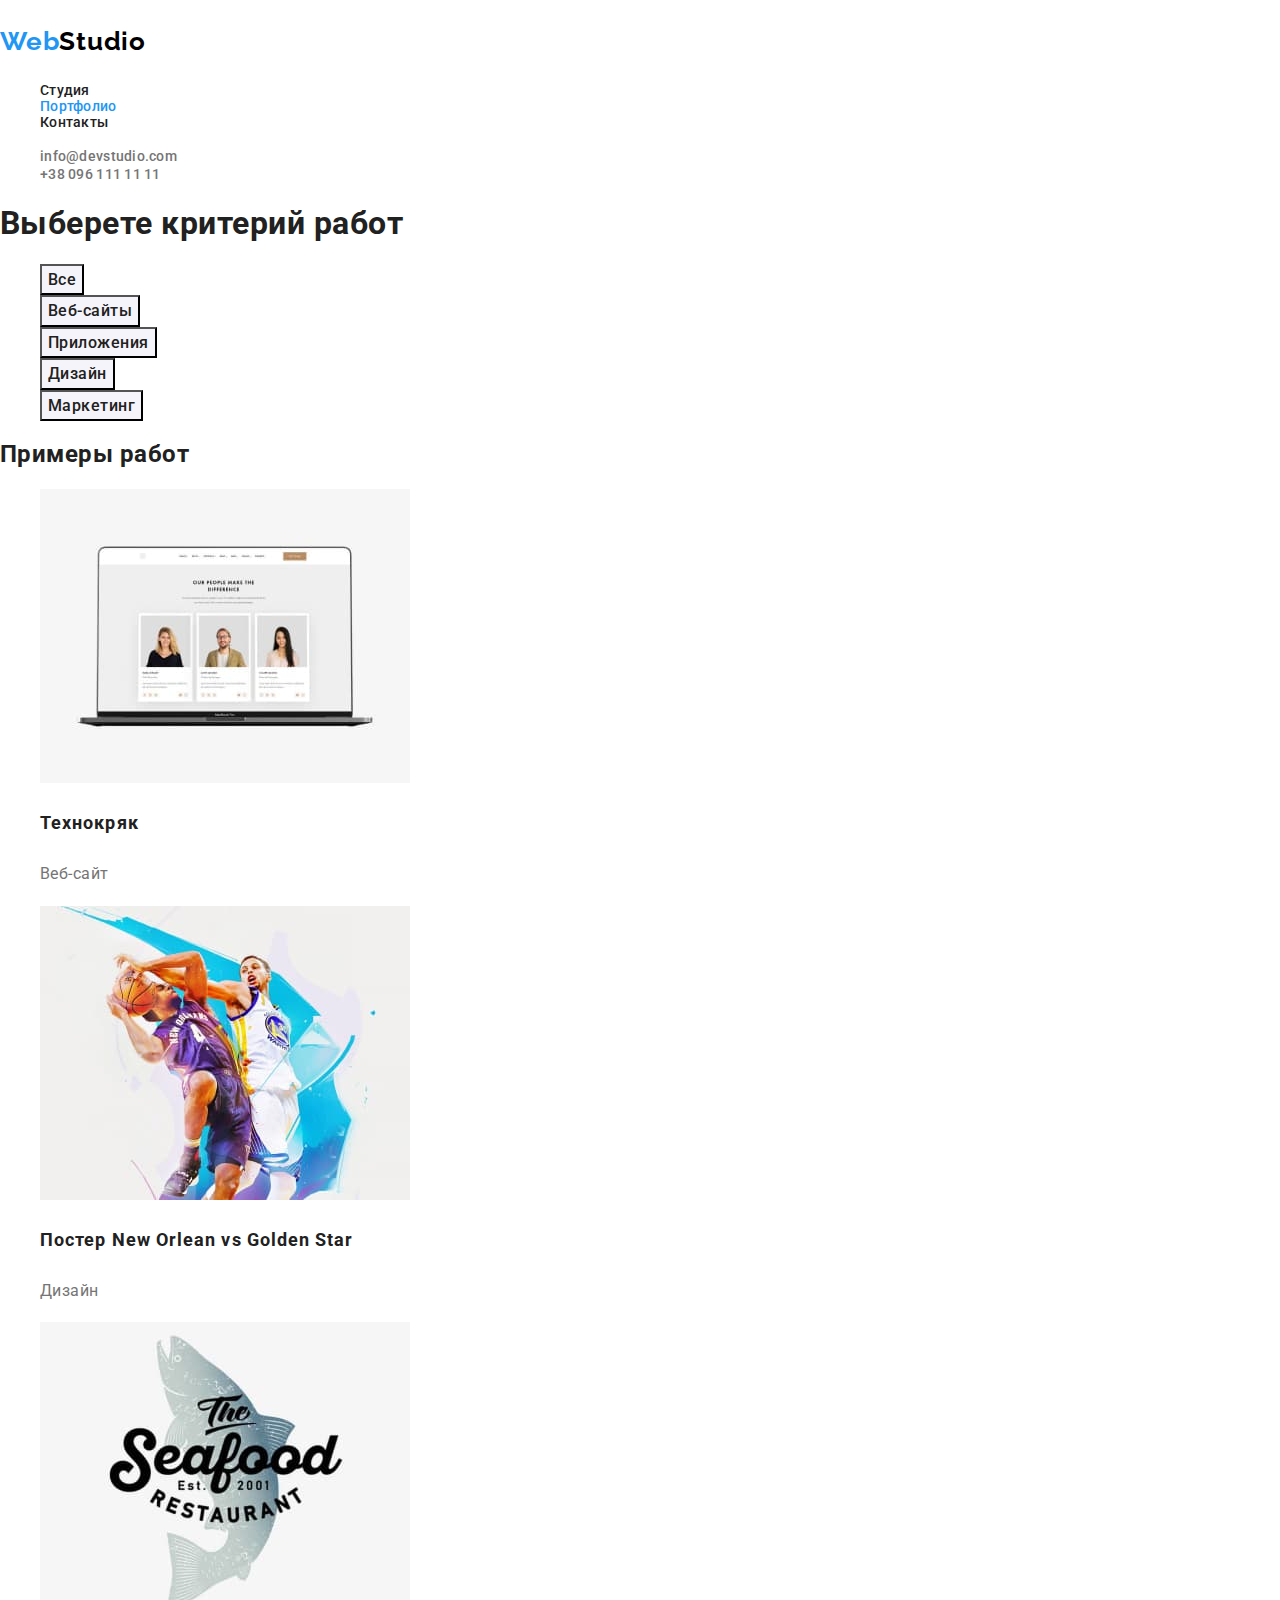
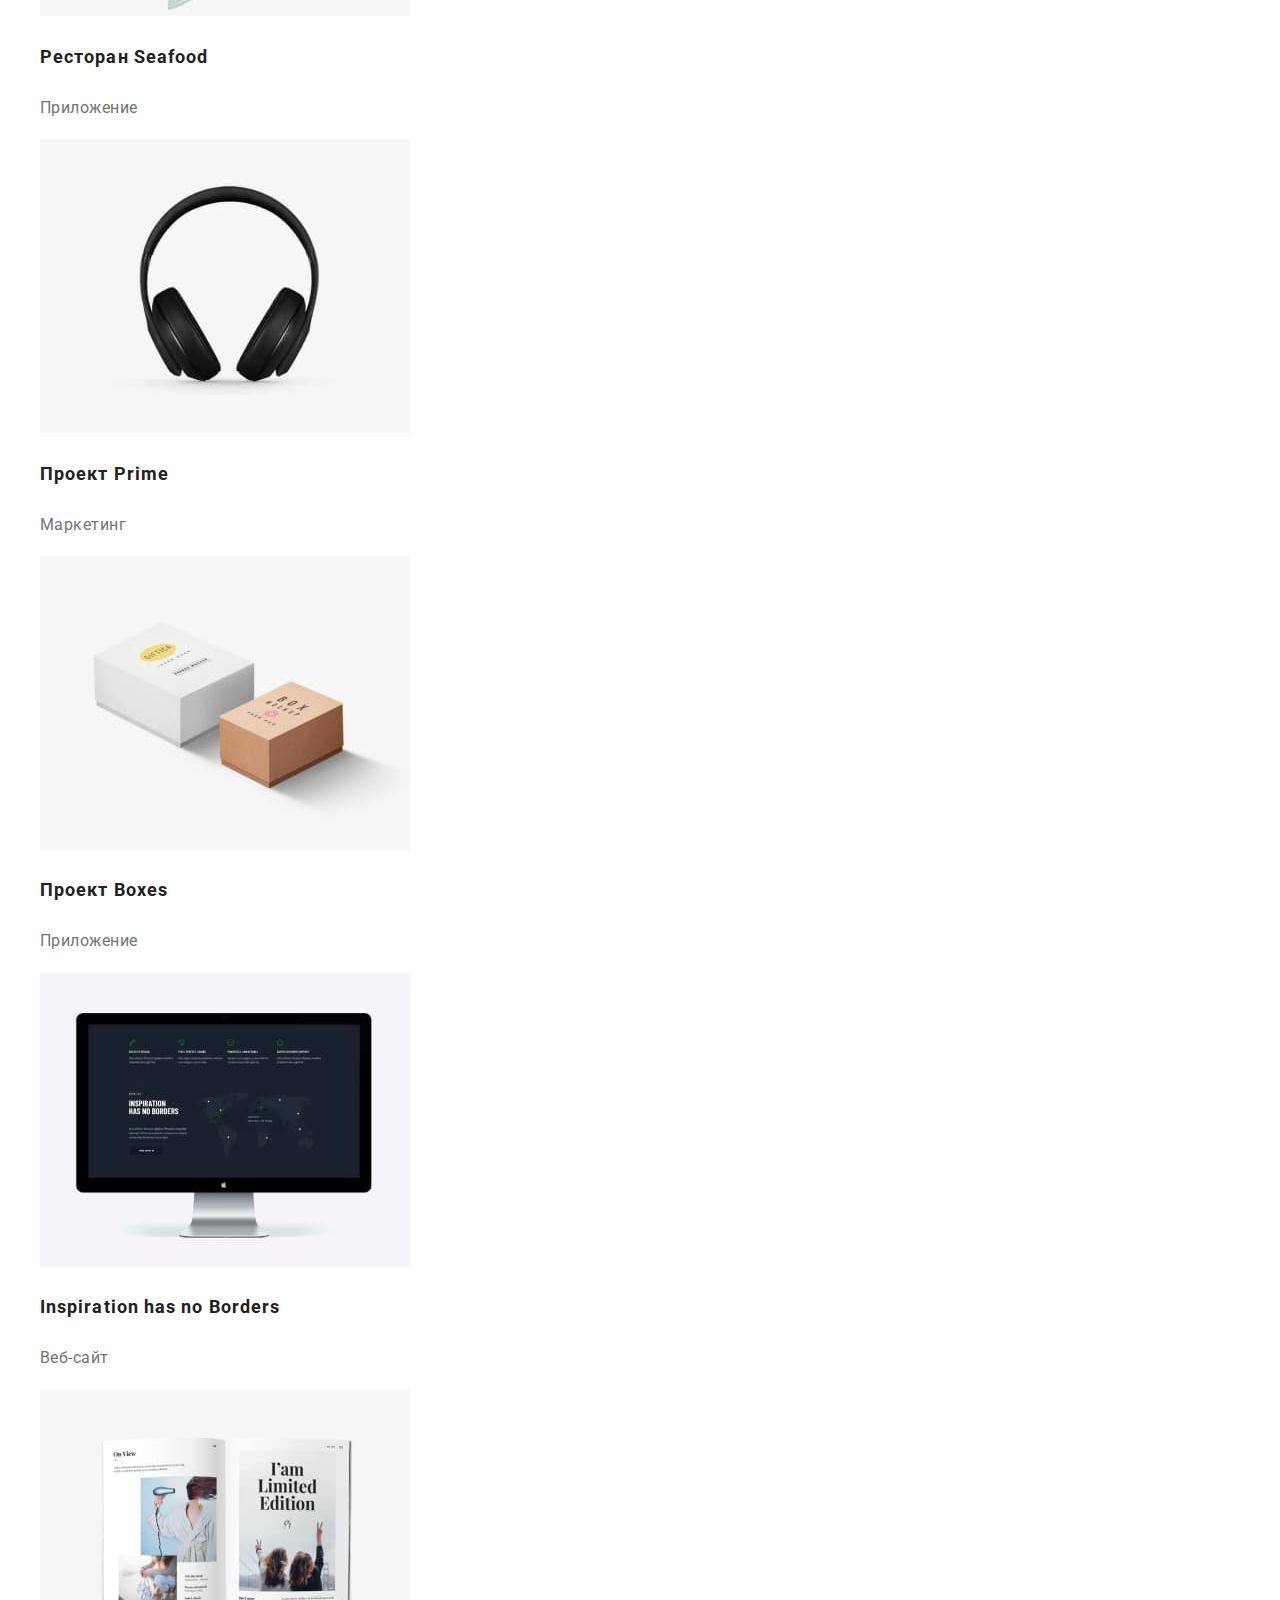
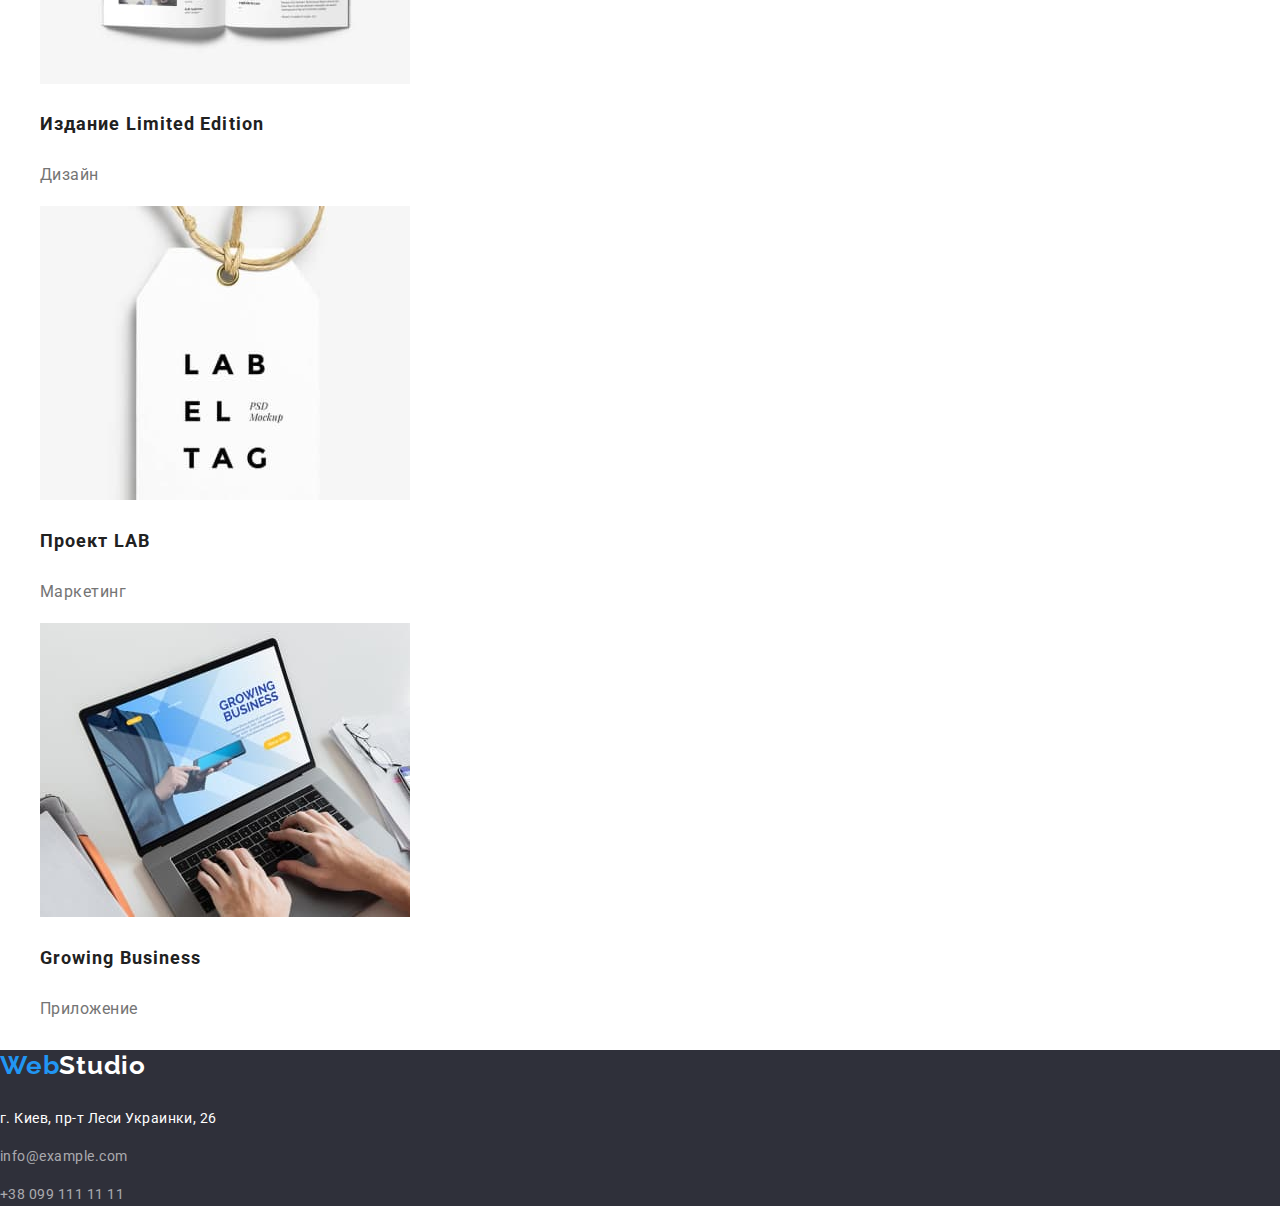
==== portfolio.html @ 226dcebf "копирует файлы с hw2, добавляет modern normalize" ====
<!DOCTYPE html>
<html lang="ru">

<head>
    <meta charset="UTF-8">
    <meta http-equiv="X-UA-Compatible" content="IE=edge">
    <meta name="viewport" content="width=device-width, initial-scale=1.0">
    <title>WebStudio</title>
    <link href="https://fonts.googleapis.com/css2?family=Raleway:wght@700&family=Roboto:wght@400;500;700;900&display=swap" rel="stylesheet">
    <link rel="stylesheet" href="https://cdnjs.cloudflare.com/ajax/libs/modern-normalize/1.1.0/modern-normalize.min.css">
    <link rel="stylesheet" href="./css/styles.css">
    <link rel="stylesheet" href="./css/commonstyles.css">
</head>

<body>
    <!-- Шапка -->
    <header>
        <nav class="navigation">
            <a href="./index.html" class="navigation-logo">
                <p><span class="logo">Web</span>Studio</p>
            </a>
            <ul>
                <li class="navigation-list list"><a href="./index.html" class="link">Студия</a></li>
                <li class="navigation-list list"><a href="" class="link current">Портфолио</a></li>
                <li class="navigation-list list"><a href="" class="link">Контакты</a></li>
            </ul>
        </nav>
        <ul>
            <li class="contacts list"> <a href="mailto:info@devstudio.com" class="link">info@devstudio.com</a></li>
            <li class="contacts list"> <a href="tel:+380961111111" class="link">+38 096 111 11 11</a></li>
        </ul>

    </header>

    <!-- Основной контент страницы Портфолио -->
    <main>
        <!-- Портфолио по критериям -->
        <section>
            <h1>Выберете критерий работ</h1>
             <ul>
                 <li class="list"><button type="button" class="butt">Все</button> </li>
                 <li class="list"><button type="button" class="butt">Веб-сайты</button> </li>
                 <li class="list"><button type="button" class="butt">Приложения</button> </li>
                 <li class="list"><button type="button" class="butt">Дизайн</button> </li>
                 <li class="list"><button type="button" class="butt">Маркетинг</button></li>
             </ul>
               
                    <h2>Примеры работ</h2>
            <ul>
               <li class="list projects"> 
                    <a href="">
                         <img src="./images/comp.jpg" alt="Люди на экране ноутбука" width="370" height="294">
                        <h3>Технокряк</h3>
                        <p>Веб-сайт</p>
                    </a>
                </li>
                <li class="list projects">
                   <a href="">
                        <img src="./images/baseball.jpg" alt="Два баскетболиста с мячом" width="370" height="294">
                        <h3>Постер New Orlean vs Golden Star</h3>
                        <p>Дизайн</p>
                    </a>
                </li>
                <li class="list projects">
                    <a href="">
                        <img src="./images/emblem.jpg" alt="Эмблема ресторана" width="370" height="294">
                        <h3>Ресторан Seafood</h3>
                        <p>Приложение</p>
                    </a>
                </li>
                <li class="list projects">
                    <a href="" >
                        <img src="./images/ears.jpg" alt="Наушники" width="370" height="294">
                        <h3>Проект Prime</h3>
                        <p>Маркетинг</p>
                    </a>
                </li>
                <li class="list projects">
                    <a href="">
                        <img src="./images/box.jpg" alt="Две коробки" width="370" height="294">
                        <h3>Проект Boxes</h3>
                        <p>Приложение</p>
                    </a>
                </li>
                <li class="list projects">
                    <a href="">
                        <img src="./images/smth.jpg" alt="Монитор с изображением" width="370" height="294">
                        <h3>Inspiration has no Borders</h3>
                        <p>Веб-сайт</p>
                    </a>
                </li>
                <li class="list projects">
                    <a href="">
                        <img src="./images/book.jpg" alt="Книга" width="370" height="294">
                        <h3>Издание Limited Edition</h3>
                        <p>Дизайн</p>
                    </a>
                </li>
                <li class="list projects">
                    <a href="">
                        <img src="./images/label.jpg" alt="Бирка" width="370" height="294">
                        <h3>Проект LAB</h3>
                        <p>Маркетинг</p>
                    </a>
                </li>
                <li class="list projects">
                    <a href="">
                        <img src="./images/netbook.jpg" alt="Человек работает за нетбуком" width="370" height="294">
                        <h3>Growing Business</h3>
                        <p>Приложение</p>
                    </a>
                </li>
            </ul>
        </section>
    </main>
    <!-- Подвал -->
    <footer>
        <div class="delete-class">
            <a href="./index.html" class="navigation-logo">
                <p><span class="logo">Web</span><span class="backlogo">Studio</span></p>
            </a>
            <address class="footaddress">
                <a href="https://goo.gl/maps/UZM62VKS9garVXZ96" class="address link">г. Киев, пр-т Леси Украинки, 26</a>
                <p><a href="mailto:info@example.com" class="footcontacts link">info@example.com</a></p>
                <p><a href="tel:+380991111111" class="footcontacts link">+38 099 111 11 11</a></p>
            </address>
          
            
        </div>
    </footer>
    </body>
    
    </html>
---- css/styles.css ----
/* Стили страницы Студио */
.hero {
  text-align: center;
  letter-spacing: 0.06em;
}
.hero-name {
  font-weight: 900;
  font-size: 44px;
  line-height: 1.4;
  color: var(--main-white-color);
  text-transform: uppercase;
}
.main-button {
  font-weight: bold;
  font-size: 16px;
  line-height: 0.5;
  color: var(--main-white-color);
  background-color: var(--extra-color);
  width: 200px;
  height: 50px;
  left: 700px;
  top: 430px;
  letter-spacing: 0.06em;
  cursor: pointer;
}

/* Main content */
.main-headers {
  font-weight: bold;
  font-size: 36px;
  line-height: 1.2;
  text-align: center;
}
.secondary-headers {
  font-weight: bold;
  font-size: 14px;
  line-height: 1.14;
  text-transform: uppercase;
}
.advantages {
  font-size: 14px;
  line-height: 1.7;
  color: var(--secondary-text-color);
}
.names {
  line-height: 1.2;
}
.names h3 {
  font-weight: 500;
  font-size: 16px;
}
.names p {
  font-size: 16px;
  color: var(--secondary-text-color);
}

/* Стили страницы Портфолио */
.list .butt {
  font-weight: 500;
  font-size: 16px;
  line-height: 1.6;
  background-color: var(--buttons-color);
  cursor: pointer;
  color: var(--main-text-color);
  font-family: inherit;
  letter-spacing: 0.03em;
}
.butt:hover,
.butt:focus {
  background-color: var(--extra-color);
  color: var(--main-white-color);
}
.projects a {
  text-decoration: none;
}
.projects h3 {
  font-weight: bold;
  font-size: 18px;
  line-height: 2;
  letter-spacing: 0.06em;
  color: var(--main-text-color);
}
.projects p {
  font-size: 16px;
  line-height: 1.9;
  color: var(--secondary-text-color);
}
---- css/commonstyles.css ----
:root {
  --main-white-color: #ffffff;
  --secondary-color: #f5f4fa;
  --extra-color: #2196f3;
  --main-text-color: #212121;
  --secondary-text-color: #757575;
  --buttons-color: #f5f4fa;
}
body {
  background-color: var(--main-white-color);
  color: var(--main-text-color);
  font-family: Roboto, sans-serif;
  letter-spacing: 0.03em;
}
/* Шапка */
.navigation {
  font-weight: 500;
  font-size: 14px;
  line-height: 1.14;
  letter-spacing: 0.02em;
  color: var(--main-text-color);
  list-style-type: none;
}
.navigation-list a {
  color: var(--main-text-color);
  text-decoration: none;
}
.list {
  list-style-type: none;
}
.navigation-logo {
  font-family: Raleway;
  font-weight: bold;
  font-size: 26px;
  line-height: 1.2;
  letter-spacing: 0.03em;
  color: #000000;
  text-decoration: none;
}
.logo {
  color: var(--extra-color);
}
.contacts a {
  font-weight: 500;
  font-size: 14px;
  line-height: 1.2;
  letter-spacing: 0.02em;
  color: var(--secondary-text-color);
  text-decoration: none;
}
/* Подвал */
.backlogo {
  color: var(--main-white-color);
}
.delete-class {
  background-color: #2f303a;
}
.footaddress {
  font-size: 14px;
  line-height: 1.7;
  font-style: normal;
}
.address {
  color: var(--main-white-color);
  text-decoration: none;
}
.footcontacts {
  color: rgba(255, 255, 255, 0.6);
  text-decoration: none;
}
.link:hover,
.link:focus {
  color: var(--extra-color);
}

.navigation-list .current {
  color: var(--extra-color);
}
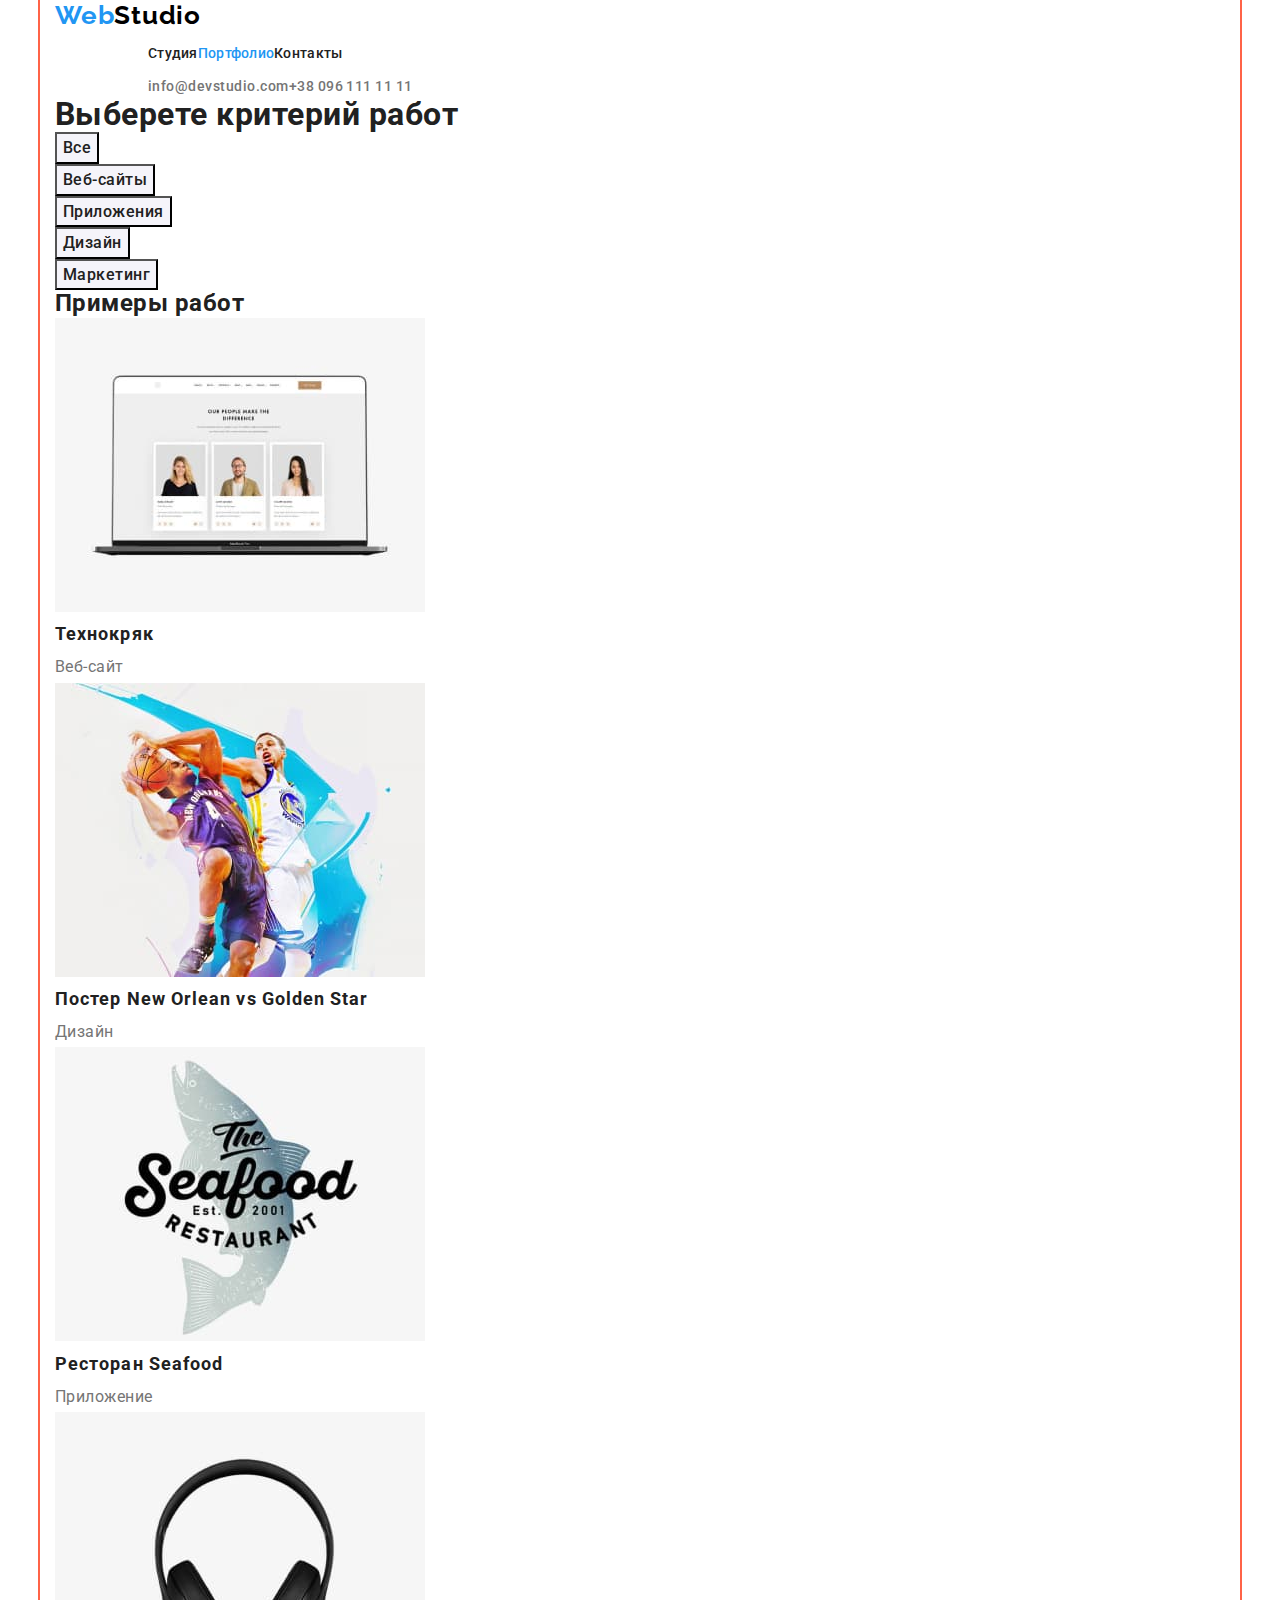
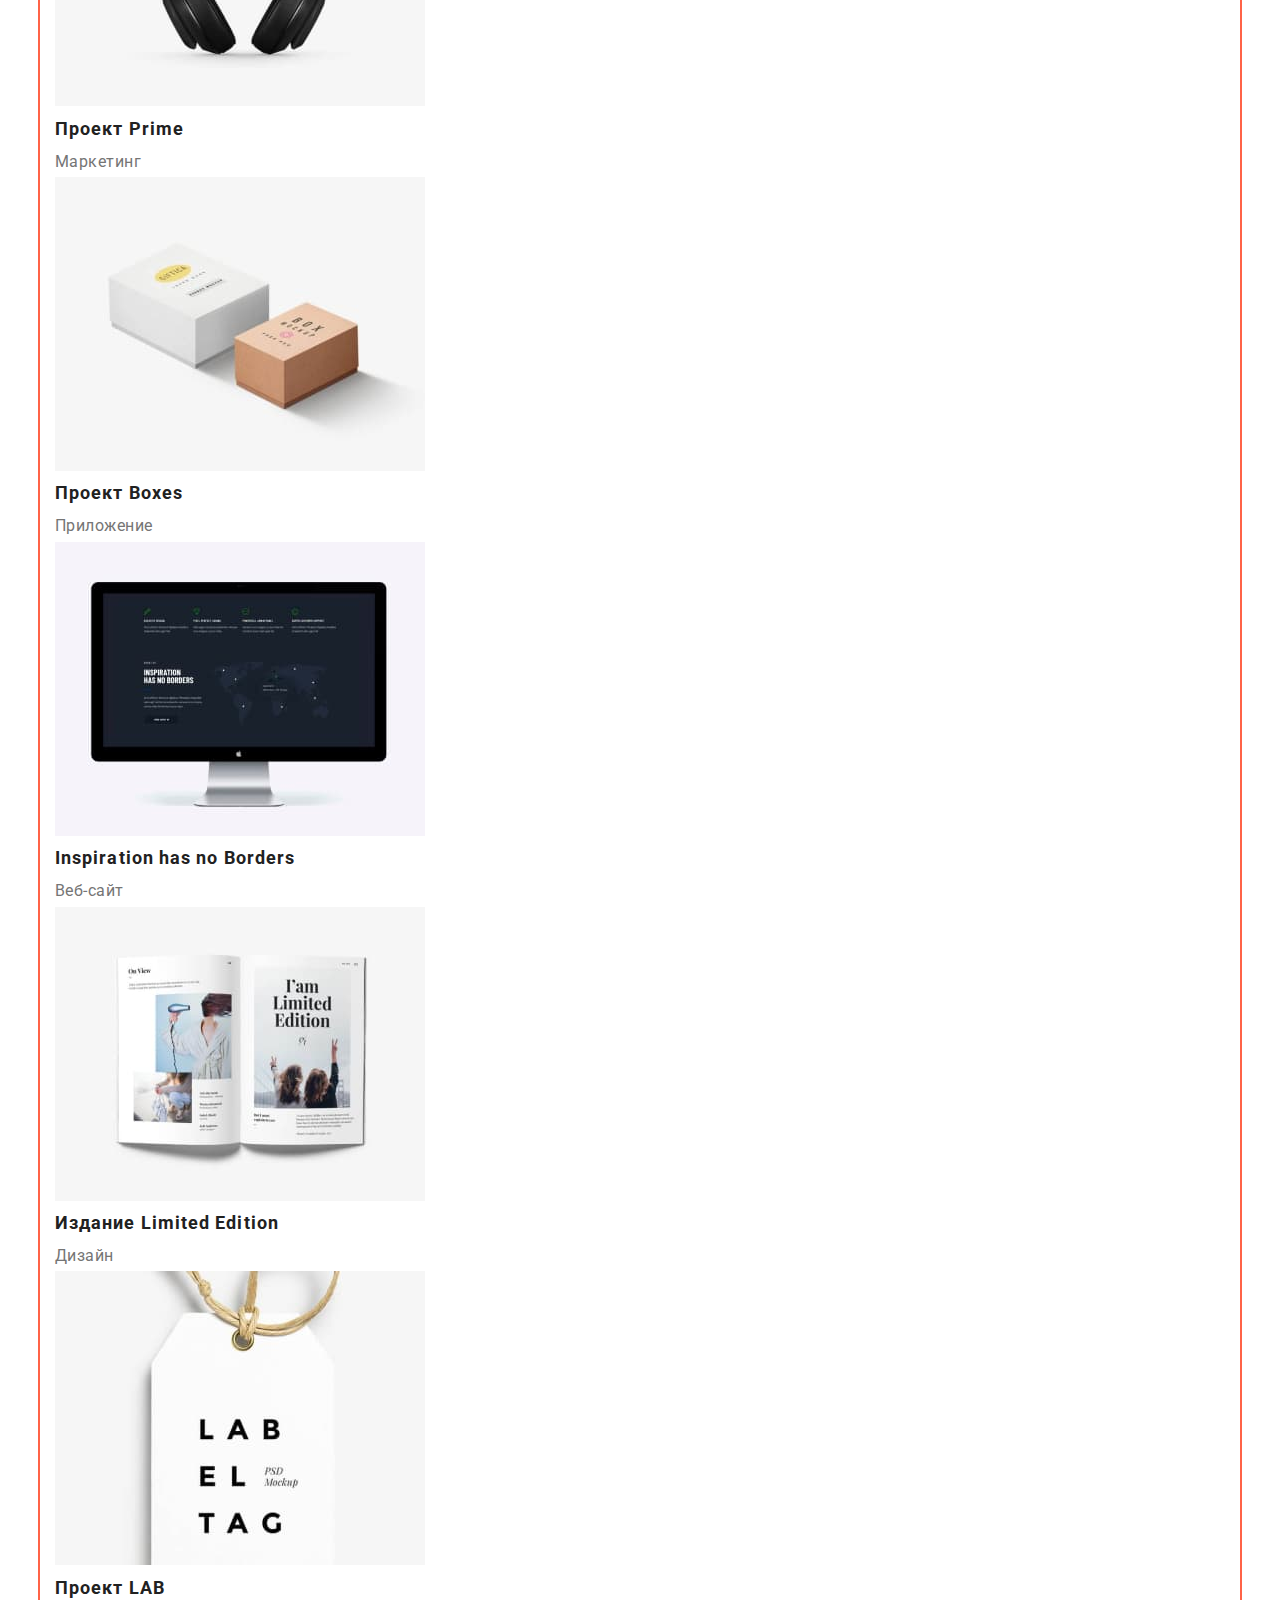
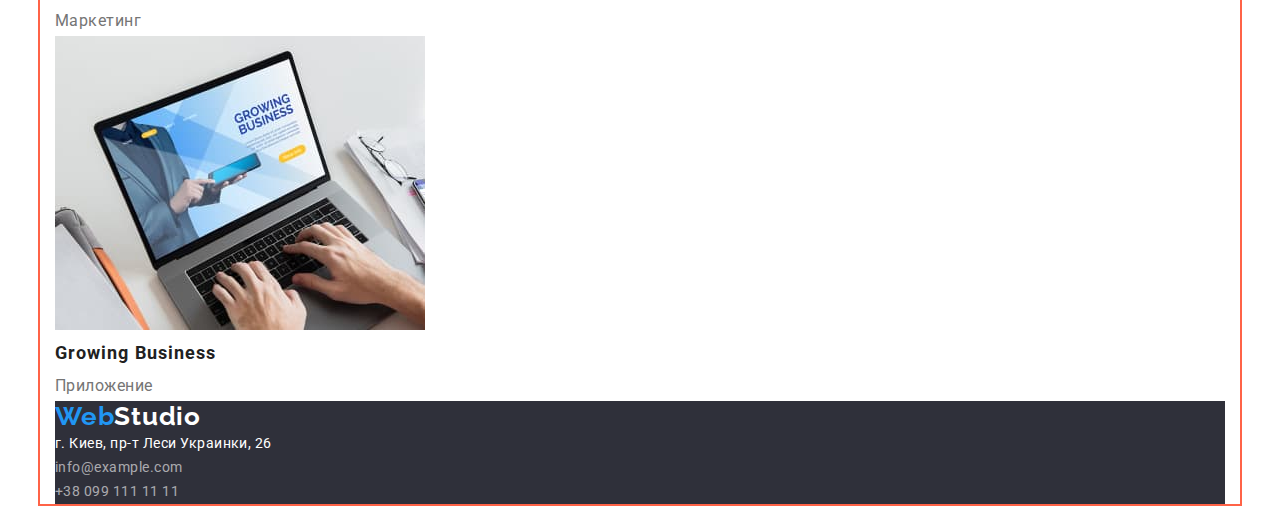
==== commit baa95fdd: "добавляет flexbox в шапку страницы Студия" ====
--- a/portfolio.html
+++ b/portfolio.html
@@ -14,120 +14,122 @@
 
 <body>
     <!-- Шапка -->
-    <header>
-        <nav class="navigation">
-            <a href="./index.html" class="navigation-logo">
-                <p><span class="logo">Web</span>Studio</p>
-            </a>
-            <ul>
-                <li class="navigation-list list"><a href="./index.html" class="link">Студия</a></li>
-                <li class="navigation-list list"><a href="" class="link current">Портфолио</a></li>
-                <li class="navigation-list list"><a href="" class="link">Контакты</a></li>
+    <div class="container">
+        <header>
+                    <nav class="navigation">
+                <a href="./index.html" class="navigation-logo">
+                    <p><span class="logo">Web</span>Studio</p>
+                </a>
+                <ul class="nav-list">
+                    <li class="navigation-list list"><a href="./index.html" class="link">Студия</a></li>
+                    <li class="navigation-list list"><a href="" class="link current">Портфолио</a></li>
+                    <li class="navigation-list list"><a href="" class="link">Контакты</a></li>
+                </ul>
+            </nav>
+            <ul class="nav-list">
+                <li class="contacts list"> <a href="mailto:info@devstudio.com" class="link">info@devstudio.com</a></li>
+                <li class="contacts list"> <a href="tel:+380961111111" class="link">+38 096 111 11 11</a></li>
             </ul>
-        </nav>
-        <ul>
-            <li class="contacts list"> <a href="mailto:info@devstudio.com" class="link">info@devstudio.com</a></li>
-            <li class="contacts list"> <a href="tel:+380961111111" class="link">+38 096 111 11 11</a></li>
-        </ul>
 
-    </header>
+        </header>
 
-    <!-- Основной контент страницы Портфолио -->
-    <main>
-        <!-- Портфолио по критериям -->
-        <section>
-            <h1>Выберете критерий работ</h1>
-             <ul>
-                 <li class="list"><button type="button" class="butt">Все</button> </li>
-                 <li class="list"><button type="button" class="butt">Веб-сайты</button> </li>
-                 <li class="list"><button type="button" class="butt">Приложения</button> </li>
-                 <li class="list"><button type="button" class="butt">Дизайн</button> </li>
-                 <li class="list"><button type="button" class="butt">Маркетинг</button></li>
-             </ul>
-               
-                    <h2>Примеры работ</h2>
-            <ul>
-               <li class="list projects"> 
+        <!-- Основной контент страницы Портфолио -->
+        <main>
+            <!-- Портфолио по критериям -->
+            <section>
+                <h1>Выберете критерий работ</h1>
+                <ul>
+                    <li class="list"><button type="button" class="butt">Все</button> </li>
+                    <li class="list"><button type="button" class="butt">Веб-сайты</button> </li>
+                    <li class="list"><button type="button" class="butt">Приложения</button> </li>
+                    <li class="list"><button type="button" class="butt">Дизайн</button> </li>
+                    <li class="list"><button type="button" class="butt">Маркетинг</button></li>
+                </ul>
+                
+                        <h2>Примеры работ</h2>
+                <ul>
+                <li class="list projects"> 
+                        <a href="">
+                            <img src="./images/comp.jpg" alt="Люди на экране ноутбука" width="370" height="294">
+                            <h3>Технокряк</h3>
+                            <p>Веб-сайт</p>
+                        </a>
+                    </li>
+                    <li class="list projects">
                     <a href="">
-                         <img src="./images/comp.jpg" alt="Люди на экране ноутбука" width="370" height="294">
-                        <h3>Технокряк</h3>
-                        <p>Веб-сайт</p>
-                    </a>
-                </li>
-                <li class="list projects">
-                   <a href="">
-                        <img src="./images/baseball.jpg" alt="Два баскетболиста с мячом" width="370" height="294">
-                        <h3>Постер New Orlean vs Golden Star</h3>
-                        <p>Дизайн</p>
-                    </a>
-                </li>
-                <li class="list projects">
-                    <a href="">
-                        <img src="./images/emblem.jpg" alt="Эмблема ресторана" width="370" height="294">
-                        <h3>Ресторан Seafood</h3>
-                        <p>Приложение</p>
-                    </a>
-                </li>
-                <li class="list projects">
-                    <a href="" >
-                        <img src="./images/ears.jpg" alt="Наушники" width="370" height="294">
-                        <h3>Проект Prime</h3>
-                        <p>Маркетинг</p>
-                    </a>
-                </li>
-                <li class="list projects">
-                    <a href="">
-                        <img src="./images/box.jpg" alt="Две коробки" width="370" height="294">
-                        <h3>Проект Boxes</h3>
-                        <p>Приложение</p>
-                    </a>
-                </li>
-                <li class="list projects">
-                    <a href="">
-                        <img src="./images/smth.jpg" alt="Монитор с изображением" width="370" height="294">
-                        <h3>Inspiration has no Borders</h3>
-                        <p>Веб-сайт</p>
-                    </a>
-                </li>
-                <li class="list projects">
-                    <a href="">
-                        <img src="./images/book.jpg" alt="Книга" width="370" height="294">
-                        <h3>Издание Limited Edition</h3>
-                        <p>Дизайн</p>
-                    </a>
-                </li>
-                <li class="list projects">
-                    <a href="">
-                        <img src="./images/label.jpg" alt="Бирка" width="370" height="294">
-                        <h3>Проект LAB</h3>
-                        <p>Маркетинг</p>
-                    </a>
-                </li>
-                <li class="list projects">
-                    <a href="">
-                        <img src="./images/netbook.jpg" alt="Человек работает за нетбуком" width="370" height="294">
-                        <h3>Growing Business</h3>
-                        <p>Приложение</p>
-                    </a>
-                </li>
-            </ul>
-        </section>
-    </main>
-    <!-- Подвал -->
-    <footer>
-        <div class="delete-class">
-            <a href="./index.html" class="navigation-logo">
-                <p><span class="logo">Web</span><span class="backlogo">Studio</span></p>
-            </a>
-            <address class="footaddress">
-                <a href="https://goo.gl/maps/UZM62VKS9garVXZ96" class="address link">г. Киев, пр-т Леси Украинки, 26</a>
-                <p><a href="mailto:info@example.com" class="footcontacts link">info@example.com</a></p>
-                <p><a href="tel:+380991111111" class="footcontacts link">+38 099 111 11 11</a></p>
-            </address>
-          
+                            <img src="./images/baseball.jpg" alt="Два баскетболиста с мячом" width="370" height="294">
+                            <h3>Постер New Orlean vs Golden Star</h3>
+                            <p>Дизайн</p>
+                        </a>
+                    </li>
+                    <li class="list projects">
+                        <a href="">
+                            <img src="./images/emblem.jpg" alt="Эмблема ресторана" width="370" height="294">
+                            <h3>Ресторан Seafood</h3>
+                            <p>Приложение</p>
+                        </a>
+                    </li>
+                    <li class="list projects">
+                        <a href="" >
+                            <img src="./images/ears.jpg" alt="Наушники" width="370" height="294">
+                            <h3>Проект Prime</h3>
+                            <p>Маркетинг</p>
+                        </a>
+                    </li>
+                    <li class="list projects">
+                        <a href="">
+                            <img src="./images/box.jpg" alt="Две коробки" width="370" height="294">
+                            <h3>Проект Boxes</h3>
+                            <p>Приложение</p>
+                        </a>
+                    </li>
+                    <li class="list projects">
+                        <a href="">
+                            <img src="./images/smth.jpg" alt="Монитор с изображением" width="370" height="294">
+                            <h3>Inspiration has no Borders</h3>
+                            <p>Веб-сайт</p>
+                        </a>
+                    </li>
+                    <li class="list projects">
+                        <a href="">
+                            <img src="./images/book.jpg" alt="Книга" width="370" height="294">
+                            <h3>Издание Limited Edition</h3>
+                            <p>Дизайн</p>
+                        </a>
+                    </li>
+                    <li class="list projects">
+                        <a href="">
+                            <img src="./images/label.jpg" alt="Бирка" width="370" height="294">
+                            <h3>Проект LAB</h3>
+                            <p>Маркетинг</p>
+                        </a>
+                    </li>
+                    <li class="list projects">
+                        <a href="">
+                            <img src="./images/netbook.jpg" alt="Человек работает за нетбуком" width="370" height="294">
+                            <h3>Growing Business</h3>
+                            <p>Приложение</p>
+                        </a>
+                    </li>
+                </ul>
+            </section>
+        </main>
+        <!-- Подвал -->
+        <footer>
+            <div class="delete-class">
+                <a href="./index.html" class="navigation-logo">
+                    <p><span class="logo">Web</span><span class="backlogo">Studio</span></p>
+                </a>
+                <address class="footaddress">
+                    <a href="https://goo.gl/maps/UZM62VKS9garVXZ96" class="address link">г. Киев, пр-т Леси Украинки, 26</a>
+                    <p><a href="mailto:info@example.com" class="footcontacts link">info@example.com</a></p>
+                    <p><a href="tel:+380991111111" class="footcontacts link">+38 099 111 11 11</a></p>
+                </address>
             
-        </div>
-    </footer>
+                
+            </div>
+        </footer>
+    </div>
     </body>
     
     </html>--- a/css/commonstyles.css
+++ b/css/commonstyles.css
@@ -12,7 +12,46 @@
   font-family: Roboto, sans-serif;
   letter-spacing: 0.03em;
 }
+h1,
+h2,
+h3,
+p,
+ul {
+  margin: 0;
+  padding: 0;
+}
+.container {
+  width: 1200px;
+  margin-left: auto;
+  margin-right: auto;
+  padding-left: 15px;
+  padding-right: 15px;
+  outline: 2px solid tomato;
+}
+
 /* Шапка */
+
+.header-flex {
+  display: flex;
+}
+.nav-flex {
+  display: flex;
+  align-items: center;
+  margin-top: 24px;
+  margin-bottom: 25px;
+}
+.nav-list {
+  display: flex;
+  margin-left: 93px;
+}
+.auth-list {
+  margin-left: auto;
+}
+
+.nav-list .nav-item:not(:last-child),
+.auth-list .nav-item:not(:last-child) {
+  margin-right: 50px;
+}
 .navigation {
   font-weight: 500;
   font-size: 14px;
@@ -21,7 +60,8 @@
   color: var(--main-text-color);
   list-style-type: none;
 }
-.navigation-list a {
+.navigation-list .link {
+  display: block;
   color: var(--main-text-color);
   text-decoration: none;
 }
@@ -40,11 +80,11 @@
 .logo {
   color: var(--extra-color);
 }
-.contacts a {
+
+.contacts .link {
   font-weight: 500;
   font-size: 14px;
   line-height: 1.2;
-  letter-spacing: 0.02em;
   color: var(--secondary-text-color);
   text-decoration: none;
 }
@@ -68,6 +108,9 @@
   color: rgba(255, 255, 255, 0.6);
   text-decoration: none;
 }
+.link {
+  padding: 15px 0;
+}
 .link:hover,
 .link:focus {
   color: var(--extra-color);
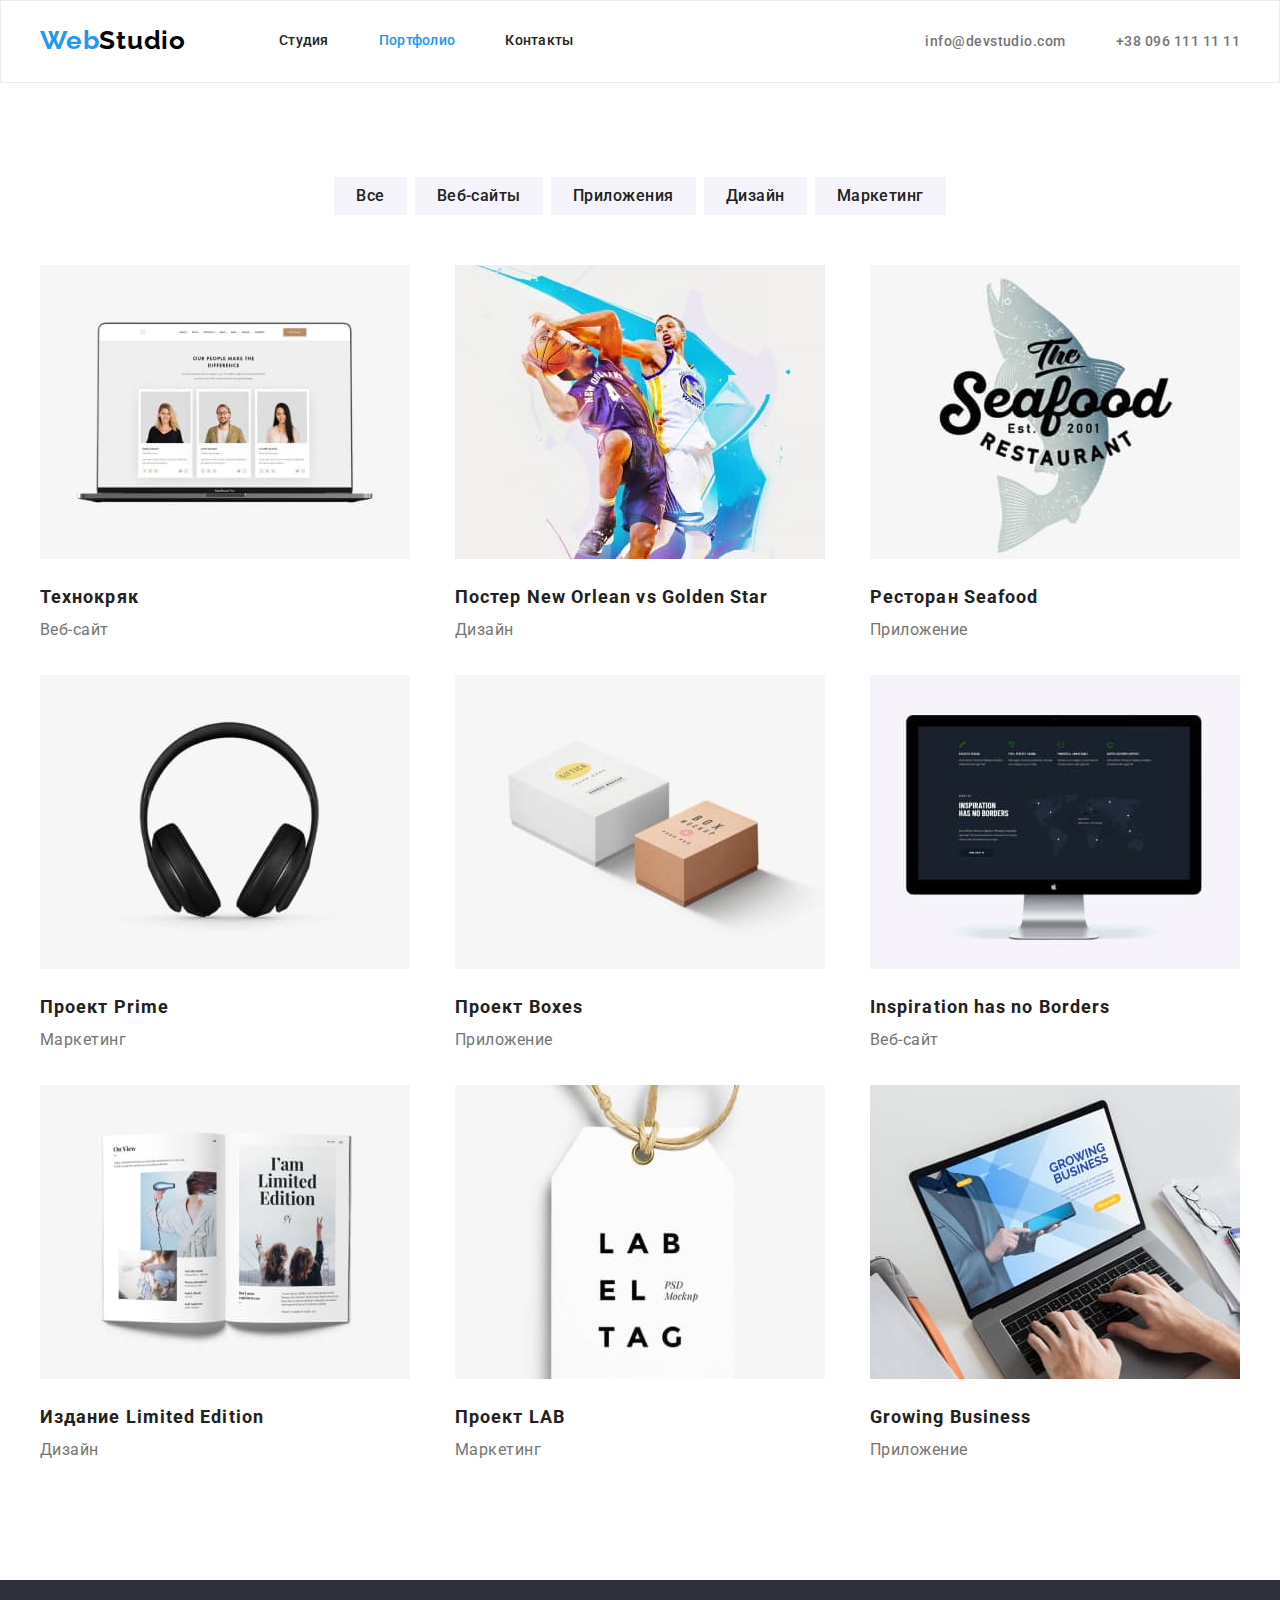
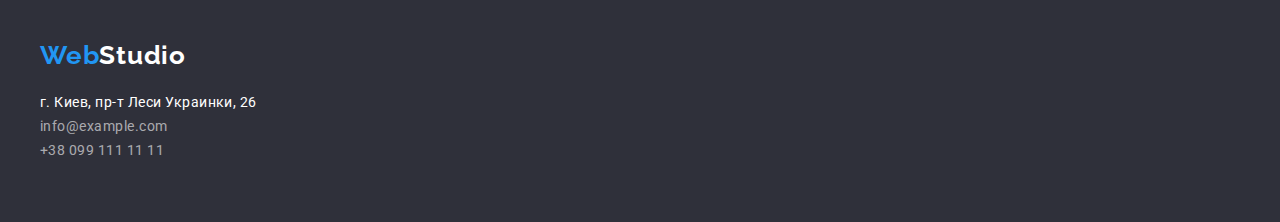
==== commit 0ecc16aa: "оформляет flexbox на странице Портфолио" ====
--- a/portfolio.html
+++ b/portfolio.html
@@ -14,111 +14,113 @@
 
 <body>
     <!-- Шапка -->
-    <div class="container">
-        <header>
-                    <nav class="navigation">
-                <a href="./index.html" class="navigation-logo">
-                    <p><span class="logo">Web</span>Studio</p>
-                </a>
-                <ul class="nav-list">
-                    <li class="navigation-list list"><a href="./index.html" class="link">Студия</a></li>
-                    <li class="navigation-list list"><a href="" class="link current">Портфолио</a></li>
-                    <li class="navigation-list list"><a href="" class="link">Контакты</a></li>
+        <header class="port-header">
+            <div class="header-flex container">
+                    <nav class="navigation nav-flex">
+                        <a href="./index.html" class="navigation-logo">
+                            <p><span class="logo">Web</span>Studio</p>
+                        </a>
+                        <ul class="nav-list">
+                            <li class="navigation-list list nav-item"><a href="./index.html" class="link">Студия</a></li>
+                            <li class="navigation-list list nav-item"><a href="" class="link current">Портфолио</a></li>
+                            <li class="navigation-list list nav-item"><a href="" class="link">Контакты</a></li>
+                        </ul>
+                </nav>
+                <ul class="auth-list nav-flex">
+                    <li class="contacts list nav-item"> <a href="mailto:info@devstudio.com" class="link">info@devstudio.com</a></li>
+                    <li class="contacts list nav-item"> <a href="tel:+380961111111" class="link">+38 096 111 11 11</a></li>
                 </ul>
-            </nav>
-            <ul class="nav-list">
-                <li class="contacts list"> <a href="mailto:info@devstudio.com" class="link">info@devstudio.com</a></li>
-                <li class="contacts list"> <a href="tel:+380961111111" class="link">+38 096 111 11 11</a></li>
-            </ul>
-
+            </div>
         </header>
 
         <!-- Основной контент страницы Портфолио -->
         <main>
             <!-- Портфолио по критериям -->
-            <section>
-                <h1>Выберете критерий работ</h1>
-                <ul>
-                    <li class="list"><button type="button" class="butt">Все</button> </li>
-                    <li class="list"><button type="button" class="butt">Веб-сайты</button> </li>
-                    <li class="list"><button type="button" class="butt">Приложения</button> </li>
-                    <li class="list"><button type="button" class="butt">Дизайн</button> </li>
-                    <li class="list"><button type="button" class="butt">Маркетинг</button></li>
-                </ul>
-                
-                        <h2>Примеры работ</h2>
-                <ul>
-                <li class="list projects"> 
+            <section class="section">
+                <div class="container">
+                    <h1 class="display-none">Выберете критерий работ</h1>
+                    <ul class="flex-list flex-but">
+                        <li class="list"><button type="button" class="butt">Все</button> </li>
+                        <li class="list"><button type="button" class="butt">Веб-сайты</button> </li>
+                        <li class="list"><button type="button" class="butt">Приложения</button> </li>
+                        <li class="list"><button type="button" class="butt">Дизайн</button> </li>
+                        <li class="list"><button type="button" class="butt">Маркетинг</button></li>
+                    </ul>
+                    
+                            <h2 class="display-none">Примеры работ</h2>
+                    <ul class="flex-list flex-projects">
+                        <li class="list projects"> 
+                            <a href="">
+                                <img src="./images/comp.jpg" alt="Люди на экране ноутбука" width="370" height="294" class="projects-img">
+                                <h3>Технокряк</h3>
+                                <p>Веб-сайт</p>
+                            </a>
+                        </li>
+                        <li class="list projects">
                         <a href="">
-                            <img src="./images/comp.jpg" alt="Люди на экране ноутбука" width="370" height="294">
-                            <h3>Технокряк</h3>
-                            <p>Веб-сайт</p>
-                        </a>
-                    </li>
-                    <li class="list projects">
-                    <a href="">
-                            <img src="./images/baseball.jpg" alt="Два баскетболиста с мячом" width="370" height="294">
-                            <h3>Постер New Orlean vs Golden Star</h3>
-                            <p>Дизайн</p>
-                        </a>
-                    </li>
-                    <li class="list projects">
-                        <a href="">
-                            <img src="./images/emblem.jpg" alt="Эмблема ресторана" width="370" height="294">
-                            <h3>Ресторан Seafood</h3>
-                            <p>Приложение</p>
-                        </a>
-                    </li>
-                    <li class="list projects">
-                        <a href="" >
-                            <img src="./images/ears.jpg" alt="Наушники" width="370" height="294">
-                            <h3>Проект Prime</h3>
-                            <p>Маркетинг</p>
-                        </a>
-                    </li>
-                    <li class="list projects">
-                        <a href="">
-                            <img src="./images/box.jpg" alt="Две коробки" width="370" height="294">
-                            <h3>Проект Boxes</h3>
-                            <p>Приложение</p>
-                        </a>
-                    </li>
-                    <li class="list projects">
-                        <a href="">
-                            <img src="./images/smth.jpg" alt="Монитор с изображением" width="370" height="294">
-                            <h3>Inspiration has no Borders</h3>
-                            <p>Веб-сайт</p>
-                        </a>
-                    </li>
-                    <li class="list projects">
-                        <a href="">
-                            <img src="./images/book.jpg" alt="Книга" width="370" height="294">
-                            <h3>Издание Limited Edition</h3>
-                            <p>Дизайн</p>
-                        </a>
-                    </li>
-                    <li class="list projects">
-                        <a href="">
-                            <img src="./images/label.jpg" alt="Бирка" width="370" height="294">
-                            <h3>Проект LAB</h3>
-                            <p>Маркетинг</p>
-                        </a>
-                    </li>
-                    <li class="list projects">
-                        <a href="">
-                            <img src="./images/netbook.jpg" alt="Человек работает за нетбуком" width="370" height="294">
-                            <h3>Growing Business</h3>
-                            <p>Приложение</p>
-                        </a>
-                    </li>
-                </ul>
+                                <img src="./images/baseball.jpg" alt="Два баскетболиста с мячом" width="370" height="294" class="projects-img">
+                                <h3>Постер New Orlean vs Golden Star</h3>
+                                <p>Дизайн</p>
+                            </a>
+                        </li>
+                        <li class="list projects">
+                            <a href="">
+                                <img src="./images/emblem.jpg" alt="Эмблема ресторана" width="370" height="294" class="projects-img">
+                                <h3>Ресторан Seafood</h3>
+                                <p>Приложение</p>
+                            </a>
+                        </li>
+                        <li class="list projects">
+                            <a href="" >
+                                <img src="./images/ears.jpg" alt="Наушники" width="370" height="294" class="projects-img">
+                                <h3>Проект Prime</h3>
+                                <p>Маркетинг</p>
+                            </a>
+                        </li>
+                        <li class="list projects">
+                            <a href="">
+                                <img src="./images/box.jpg" alt="Две коробки" width="370" height="294" class="projects-img">
+                                <h3>Проект Boxes</h3>
+                                <p>Приложение</p>
+                            </a>
+                        </li>
+                        <li class="list projects">
+                            <a href="">
+                                <img src="./images/smth.jpg" alt="Монитор с изображением" width="370" height="294" class="projects-img">
+                                <h3>Inspiration has no Borders</h3>
+                                <p>Веб-сайт</p>
+                            </a>
+                        </li>
+                        <li class="list projects">
+                            <a href="">
+                                <img src="./images/book.jpg" alt="Книга" width="370" height="294" class="projects-img">
+                                <h3>Издание Limited Edition</h3>
+                                <p>Дизайн</p>
+                            </a>
+                        </li>
+                        <li class="list projects">
+                            <a href="" class="projects-img">
+                                <img src="./images/label.jpg" alt="Бирка" width="370" height="294" class="projects-img">
+                                <h3>Проект LAB</h3>
+                                <p>Маркетинг</p>
+                            </a>
+                        </li>
+                        <li class="list projects">
+                            <a href="">
+                                <img src="./images/netbook.jpg" alt="Человек работает за нетбуком" width="370" height="294" class="projects-img">
+                                <h3>Growing Business</h3>
+                                <p>Приложение</p>
+                            </a>
+                        </li>
+                    </ul>
+                </div>
             </section>
         </main>
         <!-- Подвал -->
-        <footer>
-            <div class="delete-class">
+        <footer class="delete-class">
+            <div class="container">
                 <a href="./index.html" class="navigation-logo">
-                    <p><span class="logo">Web</span><span class="backlogo">Studio</span></p>
+                    <p class="foot-logo"><span class="logo">Web</span><span class="backlogo">Studio</span></p>
                 </a>
                 <address class="footaddress">
                     <a href="https://goo.gl/maps/UZM62VKS9garVXZ96" class="address link">г. Киев, пр-т Леси Украинки, 26</a>
--- a/css/styles.css
+++ b/css/styles.css
@@ -1,9 +1,11 @@
 /* Стили страницы Студио */
 .hero {
+  letter-spacing: 0.06em;
   text-align: center;
-  letter-spacing: 0.06em;
 }
 .hero-name {
+  margin-top: 200px;
+  margin-bottom: 30px;
   font-weight: 900;
   font-size: 44px;
   line-height: 1.4;
@@ -11,51 +13,81 @@
   text-transform: uppercase;
 }
 .main-button {
+  margin-bottom: 200px;
+  border: 0;
+  border-radius: 4px;
+  padding: 10px 32px;
   font-weight: bold;
   font-size: 16px;
-  line-height: 0.5;
+  line-height: 1.88;
   color: var(--main-white-color);
   background-color: var(--extra-color);
-  width: 200px;
-  height: 50px;
-  left: 700px;
-  top: 430px;
   letter-spacing: 0.06em;
   cursor: pointer;
 }
 
 /* Main content */
 .main-headers {
+  margin-bottom: 50px;
   font-weight: bold;
   font-size: 36px;
   line-height: 1.2;
   text-align: center;
 }
 .secondary-headers {
+  margin-bottom: 10px;
   font-weight: bold;
   font-size: 14px;
   line-height: 1.14;
   text-transform: uppercase;
 }
+/* Наши преимущества */
+
+.section {
+  padding-top: 94px;
+  padding-bottom: 94px;
+}
+
+.flex-list > .flex-item:not(:last-child),
+.flex-list > .flex-img:not(:last-child),
+.flex-list > .names:not(:last-child) {
+  margin-right: 30px;
+}
+
+.flex-item {
+  width: 270px;
+}
 .advantages {
+  justify-content: space-between;
   font-size: 14px;
   line-height: 1.7;
   color: var(--secondary-text-color);
 }
+/* Наша команда */
 .names {
   line-height: 1.2;
 }
 .names h3 {
+  margin-top: 30px;
   font-weight: 500;
   font-size: 16px;
+  text-align: center;
 }
 .names p {
+  margin-top: 10px;
   font-size: 16px;
   color: var(--secondary-text-color);
+  text-align: center;
 }
 
 /* Стили страницы Портфолио */
+.port-header {
+  border: 1px solid #ececec;
+}
 .list .butt {
+  padding: 6px 22px;
+  margin-bottom: 50px;
+  border: 0;
   font-weight: 500;
   font-size: 16px;
   line-height: 1.6;
@@ -65,12 +97,44 @@
   font-family: inherit;
   letter-spacing: 0.03em;
 }
+.flex-list.flex-but {
+  justify-content: center;
+}
+.flex-but > .list:not(:last-child) {
+  margin-right: 8px;
+}
+
+.flex-projects {
+  display: flex;
+  flex-wrap: wrap;
+  justify-content: space-between;
+}
+.projects {
+  width: 370px;
+}
+.projects:not(:last-child) {
+  margin-bottom: 30px;
+  margin-right: 30px;
+}
+.projects:nth-child(3n) {
+  margin-right: 0;
+}
+.projects:nth-last-child(-n + 3) {
+  margin-bottom: 0;
+}
+.projects-img {
+  display: block;
+  width: 100%;
+  margin-bottom: 20px;
+}
 .butt:hover,
 .butt:focus {
   background-color: var(--extra-color);
   color: var(--main-white-color);
 }
+
 .projects a {
+  display: block;
   text-decoration: none;
 }
 .projects h3 {
--- a/css/commonstyles.css
+++ b/css/commonstyles.css
@@ -7,6 +7,7 @@
   --buttons-color: #f5f4fa;
 }
 body {
+  margin: 0;
   background-color: var(--main-white-color);
   color: var(--main-text-color);
   font-family: Roboto, sans-serif;
@@ -21,24 +22,31 @@
   padding: 0;
 }
 .container {
-  width: 1200px;
+  width: 1230px;
   margin-left: auto;
   margin-right: auto;
   padding-left: 15px;
   padding-right: 15px;
-  outline: 2px solid tomato;
+}
+.display-none {
+  display: none;
+}
+
+.flex-list {
+  display: flex;
+  justify-content: space-between;
 }
 
 /* Шапка */
 
 .header-flex {
   display: flex;
+  margin-top: 24px;
+  margin-bottom: 25px;
 }
 .nav-flex {
   display: flex;
   align-items: center;
-  margin-top: 24px;
-  margin-bottom: 25px;
 }
 .nav-list {
   display: flex;
@@ -92,8 +100,13 @@
 .backlogo {
   color: var(--main-white-color);
 }
+.navigation-logo .foot-logo {
+  margin-bottom: 20px;
+}
 .delete-class {
   background-color: #2f303a;
+  padding-top: 60px;
+  padding-bottom: 60px;
 }
 .footaddress {
   font-size: 14px;
@@ -103,13 +116,16 @@
 .address {
   color: var(--main-white-color);
   text-decoration: none;
+  margin-bottom: 9px;
 }
 .footcontacts {
   color: rgba(255, 255, 255, 0.6);
   text-decoration: none;
+  margin-bottom: 9px;
 }
+
 .link {
-  padding: 15px 0;
+  padding: 8px 0;
 }
 .link:hover,
 .link:focus {
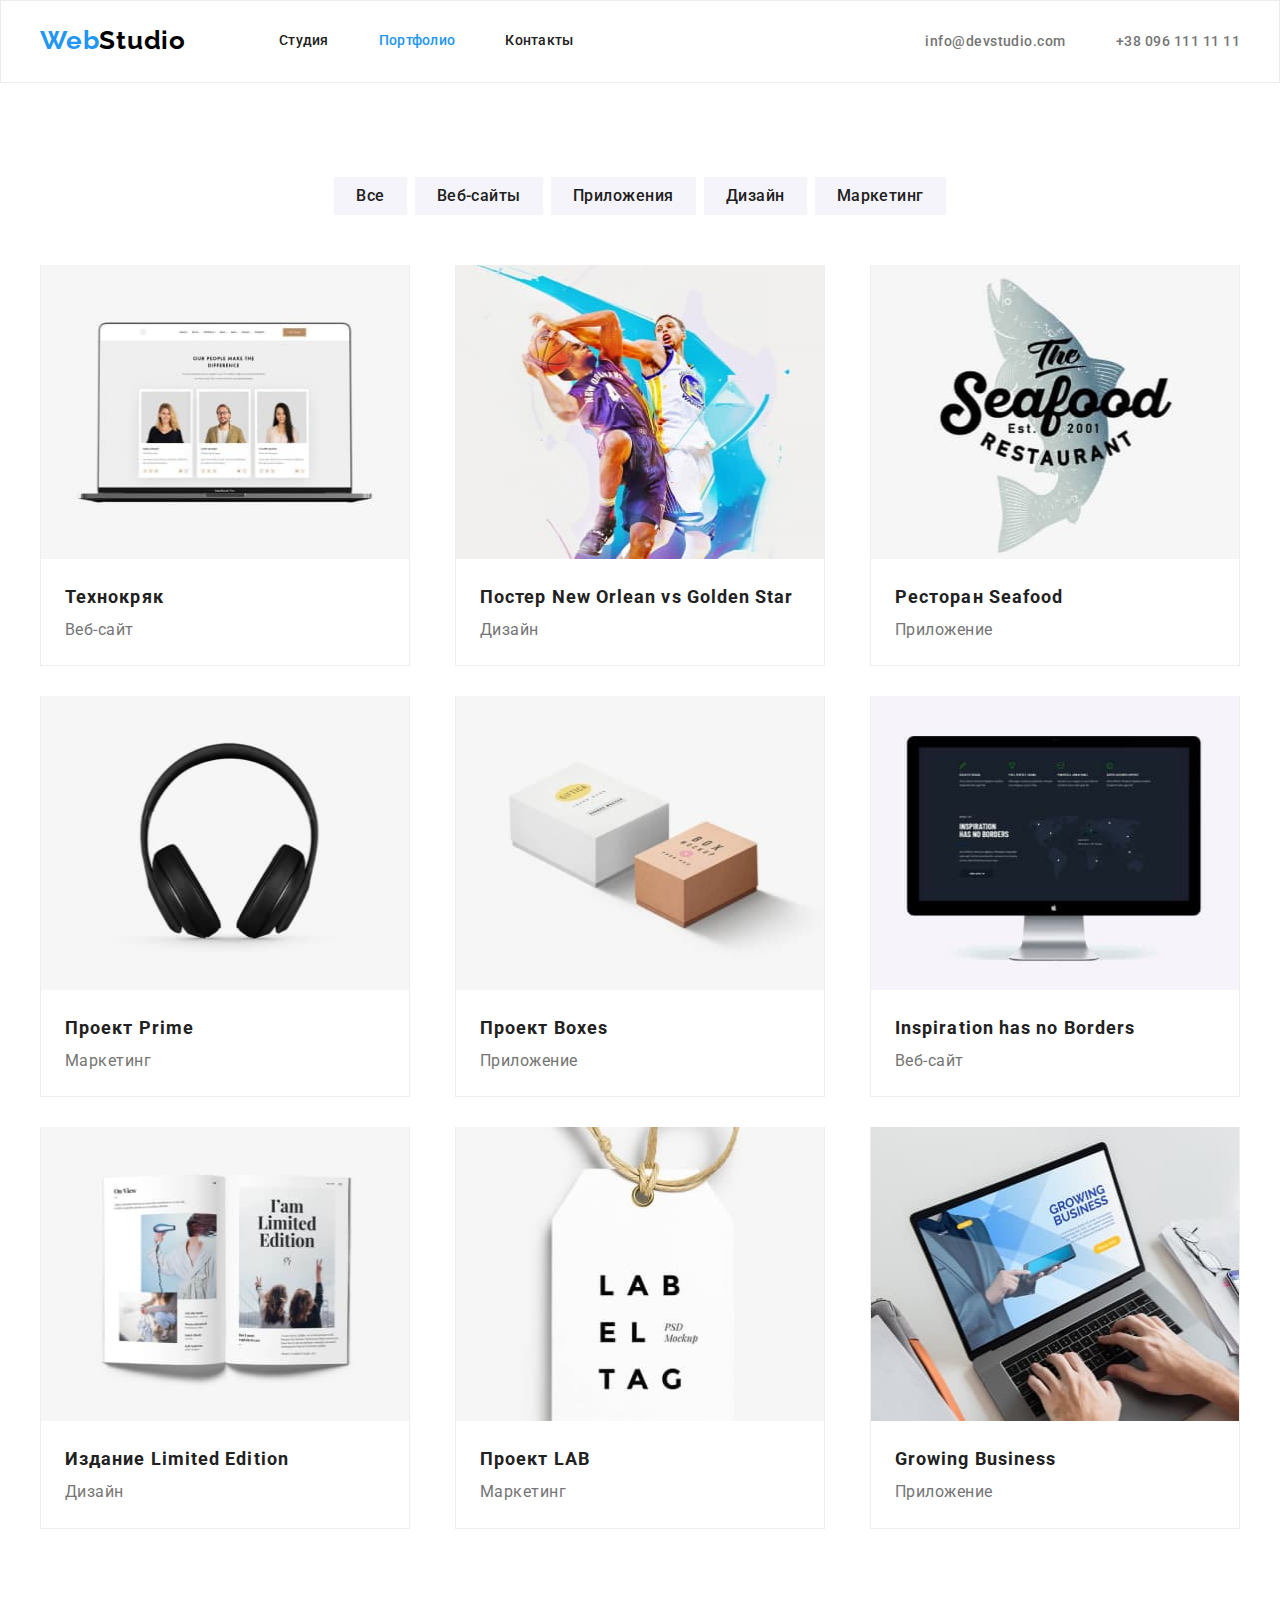
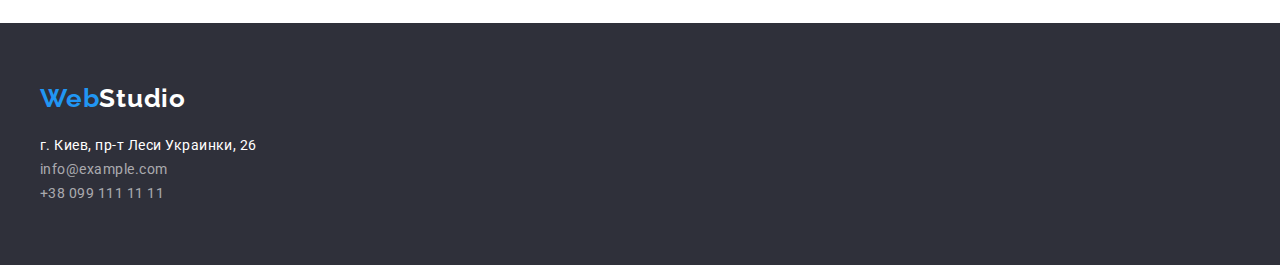
==== commit 42e62eca: "добавляет цвет в секцию Студии, рамки карточкам в страницу Портфолио" ====
--- a/portfolio.html
+++ b/portfolio.html
@@ -52,64 +52,82 @@
                         <li class="list projects"> 
                             <a href="">
                                 <img src="./images/comp.jpg" alt="Люди на экране ноутбука" width="370" height="294" class="projects-img">
-                                <h3>Технокряк</h3>
-                                <p>Веб-сайт</p>
+                                <div class="desc">
+                                    <h3>Технокряк</h3>
+                                    <p>Веб-сайт</p>
+                                </div>
                             </a>
                         </li>
                         <li class="list projects">
                         <a href="">
                                 <img src="./images/baseball.jpg" alt="Два баскетболиста с мячом" width="370" height="294" class="projects-img">
-                                <h3>Постер New Orlean vs Golden Star</h3>
-                                <p>Дизайн</p>
+                                <div class="desc">
+                                    <h3>Постер New Orlean vs Golden Star</h3>
+                                    <p>Дизайн</p>
+                                </div>
                             </a>
                         </li>
                         <li class="list projects">
                             <a href="">
                                 <img src="./images/emblem.jpg" alt="Эмблема ресторана" width="370" height="294" class="projects-img">
-                                <h3>Ресторан Seafood</h3>
-                                <p>Приложение</p>
+                                <div class="desc">
+                                    <h3>Ресторан Seafood</h3>
+                                    <p>Приложение</p>
+                                </div>
                             </a>
                         </li>
                         <li class="list projects">
                             <a href="" >
                                 <img src="./images/ears.jpg" alt="Наушники" width="370" height="294" class="projects-img">
-                                <h3>Проект Prime</h3>
-                                <p>Маркетинг</p>
+                                <div class="desc">
+                                    <h3>Проект Prime</h3>
+                                    <p>Маркетинг</p>
+                                </div>
                             </a>
                         </li>
                         <li class="list projects">
                             <a href="">
                                 <img src="./images/box.jpg" alt="Две коробки" width="370" height="294" class="projects-img">
-                                <h3>Проект Boxes</h3>
-                                <p>Приложение</p>
+                                <div class="desc">
+                                    <h3>Проект Boxes</h3>
+                                    <p>Приложение</p>
+                                </div>
                             </a>
                         </li>
                         <li class="list projects">
                             <a href="">
                                 <img src="./images/smth.jpg" alt="Монитор с изображением" width="370" height="294" class="projects-img">
-                                <h3>Inspiration has no Borders</h3>
-                                <p>Веб-сайт</p>
+                                <div class="desc">
+                                    <h3>Inspiration has no Borders</h3>
+                                    <p>Веб-сайт</p>
+                                </div>
                             </a>
                         </li>
                         <li class="list projects">
                             <a href="">
                                 <img src="./images/book.jpg" alt="Книга" width="370" height="294" class="projects-img">
-                                <h3>Издание Limited Edition</h3>
-                                <p>Дизайн</p>
+                                <div class="desc">
+                                    <h3>Издание Limited Edition</h3>
+                                    <p>Дизайн</p>
+                                </div>
                             </a>
                         </li>
                         <li class="list projects">
                             <a href="" class="projects-img">
                                 <img src="./images/label.jpg" alt="Бирка" width="370" height="294" class="projects-img">
-                                <h3>Проект LAB</h3>
-                                <p>Маркетинг</p>
+                                <div class="desc">
+                                    <h3>Проект LAB</h3>
+                                    <p>Маркетинг</p>
+                                </div>
                             </a>
                         </li>
                         <li class="list projects">
                             <a href="">
                                 <img src="./images/netbook.jpg" alt="Человек работает за нетбуком" width="370" height="294" class="projects-img">
-                                <h3>Growing Business</h3>
-                                <p>Приложение</p>
+                                <div class="desc">
+                                    <h3>Growing Business</h3>
+                                    <p>Приложение</p>
+                                </div>
                             </a>
                         </li>
                     </ul>
--- a/css/styles.css
+++ b/css/styles.css
@@ -47,7 +47,9 @@
   padding-top: 94px;
   padding-bottom: 94px;
 }
-
+.section:nth-child(2n + 4) {
+  background-color: var(--buttons-color);
+}
 .flex-list > .flex-item:not(:last-child),
 .flex-list > .flex-img:not(:last-child),
 .flex-list > .names:not(:last-child) {
@@ -64,6 +66,10 @@
   color: var(--secondary-text-color);
 }
 /* Наша команда */
+.names-img {
+  display: block;
+  width: 100%;
+}
 .names {
   line-height: 1.2;
 }
@@ -111,6 +117,12 @@
 }
 .projects {
   width: 370px;
+  border-bottom: 1px solid #eeeeee;
+  border-left: 1px solid #eeeeee;
+  border-right: 1px solid #eeeeee;
+}
+.desc {
+  padding: 20px 24px;
 }
 .projects:not(:last-child) {
   margin-bottom: 30px;
@@ -125,7 +137,6 @@
 .projects-img {
   display: block;
   width: 100%;
-  margin-bottom: 20px;
 }
 .butt:hover,
 .butt:focus {
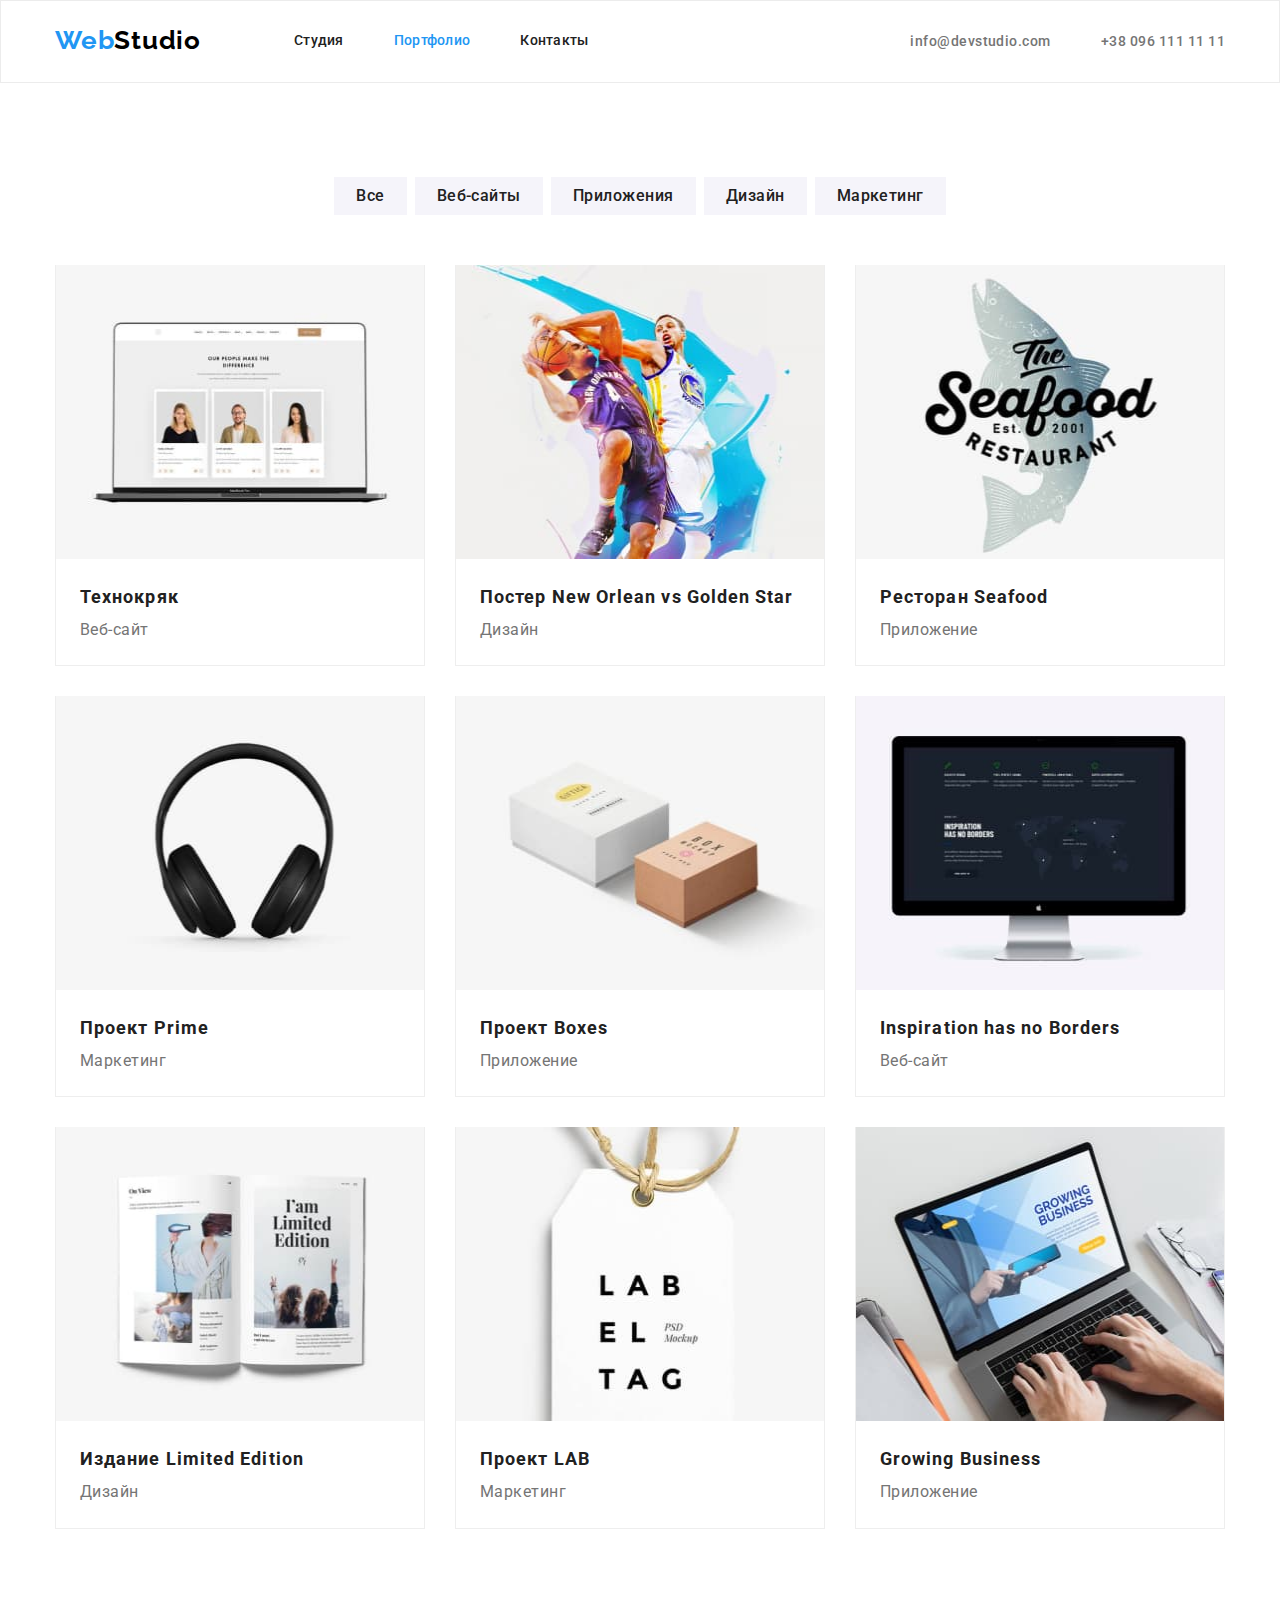
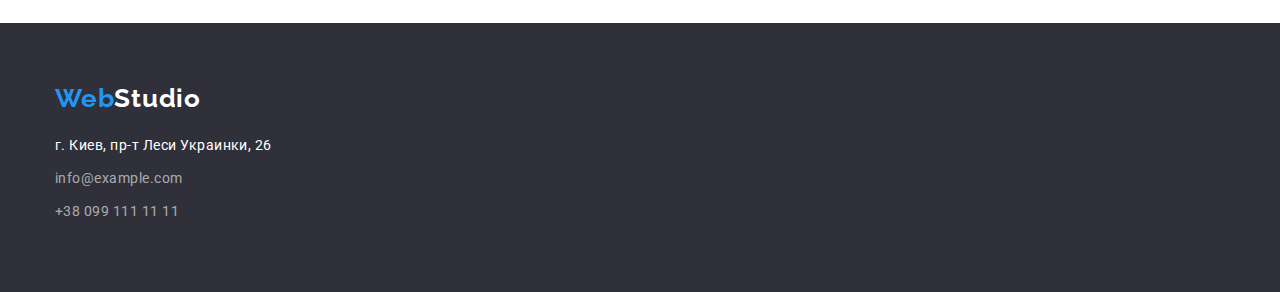
==== commit 739c9a01: "правит ошибки по рекомендациям ментора" ====
--- a/portfolio.html
+++ b/portfolio.html
@@ -14,7 +14,7 @@
 
 <body>
     <!-- Шапка -->
-        <header class="port-header">
+        <header class="header-padd port-header">
             <div class="header-flex container">
                     <nav class="navigation nav-flex">
                         <a href="./index.html" class="navigation-logo">
@@ -38,7 +38,7 @@
             <!-- Портфолио по критериям -->
             <section class="section">
                 <div class="container">
-                    <h1 class="display-none">Выберете критерий работ</h1>
+                    <h1 class="hidden">Выберете критерий работ</h1>
                     <ul class="flex-list flex-but">
                         <li class="list"><button type="button" class="butt">Все</button> </li>
                         <li class="list"><button type="button" class="butt">Веб-сайты</button> </li>
@@ -47,7 +47,7 @@
                         <li class="list"><button type="button" class="butt">Маркетинг</button></li>
                     </ul>
                     
-                            <h2 class="display-none">Примеры работ</h2>
+                            <h2 class="hidden">Примеры работ</h2>
                     <ul class="flex-list flex-projects">
                         <li class="list projects"> 
                             <a href="">
@@ -135,15 +135,16 @@
             </section>
         </main>
         <!-- Подвал -->
-        <footer class="delete-class">
+        <!--  delete-class - временный клас для тёмного бэкграунда на герое и в подвале, потом удалю) -->
+        <footer class="delete-class foot-padd">
             <div class="container">
                 <a href="./index.html" class="navigation-logo">
                     <p class="foot-logo"><span class="logo">Web</span><span class="backlogo">Studio</span></p>
                 </a>
                 <address class="footaddress">
-                    <a href="https://goo.gl/maps/UZM62VKS9garVXZ96" class="address link">г. Киев, пр-т Леси Украинки, 26</a>
-                    <p><a href="mailto:info@example.com" class="footcontacts link">info@example.com</a></p>
-                    <p><a href="tel:+380991111111" class="footcontacts link">+38 099 111 11 11</a></p>
+                    <a href="https://goo.gl/maps/UZM62VKS9garVXZ96" class="address">г. Киев, пр-т Леси Украинки, 26</a>
+                    <p><a href="mailto:info@example.com" class="footcontacts">info@example.com</a></p>
+                    <p><a href="tel:+380991111111" class="footcontacts">+38 099 111 11 11</a></p>
                 </address>
             
                 
--- a/css/styles.css
+++ b/css/styles.css
@@ -1,10 +1,13 @@
 /* Стили страницы Студио */
+
+/* Герой */
 .hero {
   letter-spacing: 0.06em;
   text-align: center;
+  padding-top: 200px;
+  padding-bottom: 200px;
 }
 .hero-name {
-  margin-top: 200px;
   margin-bottom: 30px;
   font-weight: 900;
   font-size: 44px;
@@ -13,7 +16,6 @@
   text-transform: uppercase;
 }
 .main-button {
-  margin-bottom: 200px;
   border: 0;
   border-radius: 4px;
   padding: 10px 32px;
@@ -41,8 +43,6 @@
   line-height: 1.14;
   text-transform: uppercase;
 }
-/* Наши преимущества */
-
 .section {
   padding-top: 94px;
   padding-bottom: 94px;
@@ -50,20 +50,27 @@
 .section:nth-child(2n + 4) {
   background-color: var(--buttons-color);
 }
-.flex-list > .flex-item:not(:last-child),
-.flex-list > .flex-img:not(:last-child),
-.flex-list > .names:not(:last-child) {
-  margin-right: 30px;
+.flex-list > .flex-item + .flex-item,
+.flex-list > .flex-img + .flex-img,
+.flex-list > .names + .names {
+  margin-left: 30px;
 }
+
+/* Наши преимущества */
 
 .flex-item {
   width: 270px;
 }
+
 .advantages {
   justify-content: space-between;
   font-size: 14px;
   line-height: 1.7;
   color: var(--secondary-text-color);
+}
+/* Чем мы занимаемся */
+.no-padding {
+  padding-top: 0;
 }
 /* Наша команда */
 .names-img {
@@ -74,7 +81,6 @@
   line-height: 1.2;
 }
 .names h3 {
-  margin-top: 30px;
   font-weight: 500;
   font-size: 16px;
   text-align: center;
@@ -85,14 +91,21 @@
   color: var(--secondary-text-color);
   text-align: center;
 }
+.names-desc {
+  padding-top: 30px;
+  padding-bottom: 30px;
+}
 
 /* Стили страницы Портфолио */
+
+/* Шапка */
 .port-header {
   border: 1px solid #ececec;
 }
+
+/* Меню кнопок */
 .list .butt {
   padding: 6px 22px;
-  margin-bottom: 50px;
   border: 0;
   font-weight: 500;
   font-size: 16px;
@@ -105,11 +118,19 @@
 }
 .flex-list.flex-but {
   justify-content: center;
+  margin-bottom: 50px;
 }
 .flex-but > .list:not(:last-child) {
   margin-right: 8px;
 }
 
+.butt:hover,
+.butt:focus {
+  background-color: var(--extra-color);
+  color: var(--main-white-color);
+}
+
+/* Карточки проектов */
 .flex-projects {
   display: flex;
   flex-wrap: wrap;
@@ -120,6 +141,10 @@
   border-bottom: 1px solid #eeeeee;
   border-left: 1px solid #eeeeee;
   border-right: 1px solid #eeeeee;
+}
+.projects-img {
+  display: block;
+  width: 100%;
 }
 .desc {
   padding: 20px 24px;
@@ -133,15 +158,6 @@
 }
 .projects:nth-last-child(-n + 3) {
   margin-bottom: 0;
-}
-.projects-img {
-  display: block;
-  width: 100%;
-}
-.butt:hover,
-.butt:focus {
-  background-color: var(--extra-color);
-  color: var(--main-white-color);
 }
 
 .projects a {
--- a/css/commonstyles.css
+++ b/css/commonstyles.css
@@ -16,20 +16,25 @@
 h1,
 h2,
 h3,
+h4,
+h5,
+h6,
 p,
 ul {
   margin: 0;
   padding: 0;
 }
 .container {
-  width: 1230px;
+  width: 1200px;
   margin-left: auto;
   margin-right: auto;
   padding-left: 15px;
   padding-right: 15px;
 }
-.display-none {
-  display: none;
+.hidden {
+  visibility: hidden;
+  height: 0;
+  width: 0;
 }
 
 .flex-list {
@@ -39,10 +44,13 @@
 
 /* Шапка */
 
+.header-padd {
+  padding-top: 24px;
+  padding-bottom: 25px;
+}
+
 .header-flex {
   display: flex;
-  margin-top: 24px;
-  margin-bottom: 25px;
 }
 .nav-flex {
   display: flex;
@@ -56,9 +64,9 @@
   margin-left: auto;
 }
 
-.nav-list .nav-item:not(:last-child),
-.auth-list .nav-item:not(:last-child) {
-  margin-right: 50px;
+.nav-list > .nav-item + .nav-item,
+.auth-list > .nav-item + .nav-item {
+  margin-left: 50px;
 }
 .navigation {
   font-weight: 500;
@@ -96,7 +104,12 @@
   color: var(--secondary-text-color);
   text-decoration: none;
 }
+
 /* Подвал */
+.foot-padd {
+  padding-bottom: 60px;
+  padding-top: 60px;
+}
 .backlogo {
   color: var(--main-white-color);
 }
@@ -105,8 +118,6 @@
 }
 .delete-class {
   background-color: #2f303a;
-  padding-top: 60px;
-  padding-bottom: 60px;
 }
 .footaddress {
   font-size: 14px;
@@ -114,11 +125,13 @@
   font-style: normal;
 }
 .address {
+  display: block;
   color: var(--main-white-color);
   text-decoration: none;
   margin-bottom: 9px;
 }
 .footcontacts {
+  display: block;
   color: rgba(255, 255, 255, 0.6);
   text-decoration: none;
   margin-bottom: 9px;
